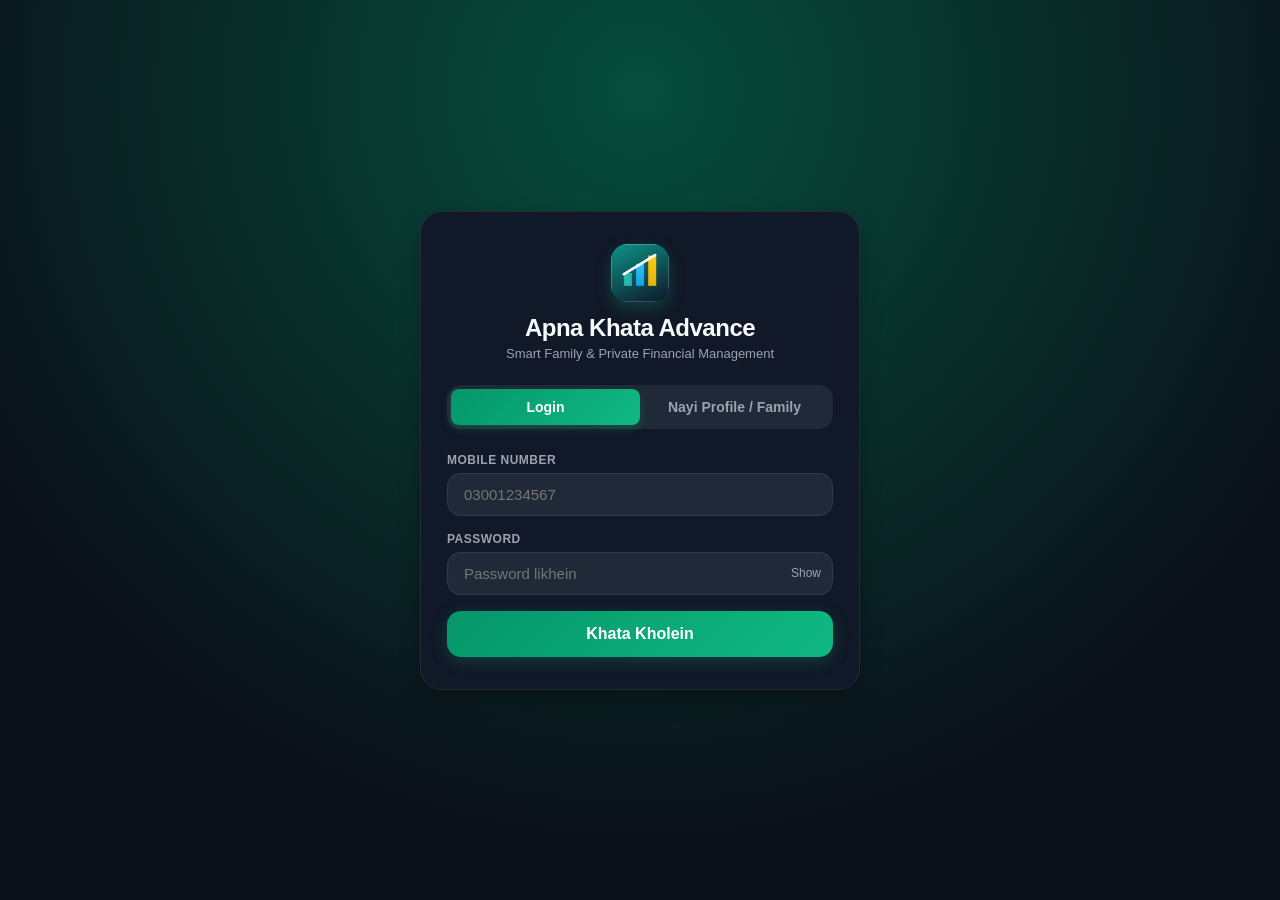
==== index.html @ f2cca25a "Add files via upload" ====
<!DOCTYPE html>
<html lang="ur" dir="ltr">
<head>
  <meta charset="UTF-8">
  <meta name="viewport" content="width=device-width, initial-scale=1.0, maximum-scale=1.0, user-scalable=no">
  <meta http-equiv="Cache-Control" content="no-cache, no-store, must-revalidate">
  <meta http-equiv="Pragma" content="no-cache">
  <meta http-equiv="Expires" content="0">
  <title>Apna Khata Advance - Luxury Financial Management</title>
  <meta name="theme-color" content="#0b0f19">
  <link rel="manifest" href="manifest.webmanifest">
  <link rel="apple-touch-icon" href="app-icon-192.png">
  <link rel="stylesheet" href="styles.css">
  <link rel="icon" href="app-icon-192.png">
</head>
<body>

  <!-- PROMINENT 1-CLICK INSTALL PROMPT -->
  <div id="installBanner" class="install-banner" style="display: none;">
    <div style="display: flex; align-items: center; gap: 12px;">
      <img src="app-icon-192.png" alt="Logo" style="width: 36px; height: 36px; border-radius: 8px;">
      <div>
        <h4 style="font-size: 14px; font-weight: 800;">Apna Khata App Install Karein</h4>
        <p style="font-size: 11px; opacity: 0.9;">Screen par 1 click mein application open karne ke liye</p>
      </div>
    </div>
    <div style="display: flex; align-items: center; gap: 8px;">
      <button type="button" class="install-btn" id="btnInstallApp">Install App</button>
      <button type="button" style="background:transparent; border:none; color:#fff; font-size:18px; cursor:pointer;" id="btnCloseInstallBanner">✕</button>
    </div>
  </div>

  <!-- AUTHENTICATION SCREEN -->
  <div id="authScreen" class="auth-container">
    <div class="auth-card">
      <div style="text-align: center; margin-bottom: 24px;">
        <img src="app-icon-192.png" alt="Apna Khata Logo" class="brand-icon-img">
        <h1 style="font-size: 24px; font-weight: 800; letter-spacing: -0.5px;">Apna Khata Advance</h1>
        <p style="color: var(--text-muted); font-size: 13px; margin-top: 4px;">Smart Family & Private Financial Management</p>
      </div>

      <div class="auth-tabs">
        <button type="button" class="auth-tab active" id="tabLoginBtn">Login</button>
        <button type="button" class="auth-tab" id="tabRegisterBtn">Nayi Profile / Family</button>
      </div>

      <!-- LOGIN FORM -->
      <form id="loginForm">
        <div class="form-group">
          <label for="loginPhone">Mobile Number</label>
          <input type="tel" id="loginPhone" class="form-input" placeholder="03001234567" required autocomplete="tel">
        </div>
        <div class="form-group">
          <label for="loginPassword">Password</label>
          <div style="position: relative; display: flex; align-items: center;">
            <input type="password" id="loginPassword" class="form-input" placeholder="Password likhein" required autocomplete="current-password">
            <button type="button" style="position:absolute; right:12px; background:transparent; border:none; color:var(--text-muted); font-size:12px; cursor:pointer;" data-target="loginPassword" class="btn-toggle-pwd">Show</button>
          </div>
        </div>
        <button type="submit" class="btn-primary" id="loginSubmitBtn">Khata Kholein</button>
      </form>

      <!-- REGISTRATION FORM -->
      <form id="registerForm" style="display: none;">
        <div class="form-group">
          <label for="regName">Aap Ka Naam</label>
          <input type="text" id="regName" class="form-input" placeholder="Maslan: Muhammad Ali" required autocomplete="name">
        </div>
        <div class="form-group">
          <label for="regRole">Rishta / Family Role</label>
          <select id="regRole" class="form-select">
            <option value="Walid (Head)">Walid (Ghar Ka Sarbarah)</option>
            <option value="Walida">Walida</option>
            <option value="Bara Bhai">Bara Bhai</option>
            <option value="Chota Bhai">Chota Bhai</option>
            <option value="Behan">Behan</option>
            <option value="Beta">Beta</option>
            <option value="Beti">Beti</option>
            <option value="Member">Family Member</option>
          </select>
        </div>
        <div class="form-group">
          <label for="regPhone">Mobile Number (Login ID)</label>
          <input type="tel" id="regPhone" class="form-input" placeholder="03001234567" required autocomplete="tel">
        </div>
        <div class="form-group">
          <label for="regPassword">Password</label>
          <div style="position: relative; display: flex; align-items: center;">
            <input type="password" id="regPassword" class="form-input" placeholder="Kam az kam 4 characters" required autocomplete="new-password">
            <button type="button" style="position:absolute; right:12px; background:transparent; border:none; color:var(--text-muted); font-size:12px; cursor:pointer;" data-target="regPassword" class="btn-toggle-pwd">Show</button>
          </div>
        </div>

        <div style="border-top: 1px dashed var(--border); padding-top: 14px; margin-top: 14px;">
          <label style="font-size: 11px; color: var(--primary); font-weight: 700;">FAMILY OPTION</label>
          <div class="form-group" style="margin-top: 6px;">
            <label for="regFamilyName">Nayi Family Ka Naam (Agr pehli dafa bana rahe)</label>
            <input type="text" id="regFamilyName" class="form-input" placeholder="Maslan: Maqsood Family">
          </div>
          <div class="form-group">
            <label for="regJoinCode">YA Family Code (Agr kisi member se mila hai)</label>
            <input type="text" id="regJoinCode" class="form-input" placeholder="6-digit Invite Code (e.g. 5D8F1A)">
          </div>
        </div>

        <button type="submit" class="btn-primary" id="regSubmitBtn">Profile Banayein & Shuru Karein</button>
      </form>
    </div>
  </div>

  <!-- MAIN APP CONTAINER -->
  <div id="mainApp" style="display: none; min-height: 100vh; flex-direction: column;">
    
    <!-- Top Bar -->
    <header class="app-header">
      <div class="header-inner">
        <div style="display: flex; align-items: center; gap: 12px;">
          <img src="app-icon-192.png" alt="Logo" style="width: 38px; height: 38px; border-radius: 10px;">
          <div>
            <div style="display: flex; align-items: center; gap: 8px;">
              <h2 style="font-size: 16px; font-weight: 800;">Apna Khata Advance</h2>
              <span style="font-size: 11px; background: var(--success-bg); color: var(--success); padding: 2px 8px; border-radius: 12px; font-weight: 700;" id="headerFamilyName">👨‍👩‍👧‍👦 Family</span>
            </div>
            <div style="font-size: 11px; color: var(--text-muted);">
              Family Code: <strong style="color: var(--primary); cursor: pointer;" id="headerInviteCode" title="Click to copy">------</strong>
            </div>
          </div>
        </div>

        <div class="user-box">
          <!-- THEME SWITCHER -->
          <button type="button" class="theme-toggle-btn" id="themeToggleBtn" title="Theme change karein">
            <span id="themeIcon">☀️</span> <span id="themeLabel" style="font-size: 11px;">Light</span>
          </button>

          <!-- USER AVATAR & MENU -->
          <div class="user-avatar" id="userAvatarChar" style="cursor: pointer;" title="Profile Settings">N</div>
          <button type="button" style="background: rgba(239, 68, 68, 0.1); border: 1px solid rgba(239, 68, 68, 0.2); color: var(--danger); padding: 6px 12px; border-radius: var(--radius-sm); font-size: 12px; cursor: pointer; font-weight: 700;" id="logoutBtn">Logout</button>
        </div>
      </div>
    </header>

    <!-- Navigation Tabs -->
    <nav class="app-nav">
      <div class="nav-inner">
        <button type="button" class="nav-tab-btn active" data-tab="dashboard">📊 Dashboard</button>
        <button type="button" class="nav-tab-btn" data-tab="family">🌳 Family Tree</button>
        <button type="button" class="nav-tab-btn" data-tab="privateKhata">🔒 Zaati Private Khata</button>
        <button type="button" class="nav-tab-btn" data-tab="sharedKhata">👨‍👩‍👧 Family Khata</button>
        <button type="button" class="nav-tab-btn" data-tab="kameti">👥 Committee / Kameti</button>
        <button type="button" class="nav-tab-btn" data-tab="finance">🏠 Ghar Ka Budget</button>
        <button type="button" class="nav-tab-btn" data-tab="settings">⚙️ Settings</button>
      </div>
    </nav>

    <!-- Content Views -->
    <main class="main-content">

      <!-- MONTH SELECTOR & ROLLOVER PROMPT -->
      <div class="month-selector-bar">
        <div style="display: flex; align-items: center; gap: 8px;">
          <button type="button" class="month-nav-btn" id="prevMonthBtn">◀ Pichla Maah</button>
          <span style="font-size: 15px; font-weight: 800; min-width: 130px; text-align: center;" id="currentMonthDisplay">October 2026</span>
          <button type="button" class="month-nav-btn" id="nextMonthBtn">Agla Maah ▶</button>
        </div>
        <div style="display: flex; gap: 8px;">
          <button type="button" class="month-nav-btn" id="allTimeBtn" style="background: transparent;">All Time</button>
        </div>
      </div>

      <!-- AUTO ROLLOVER REMINDER BANNER -->
      <div id="rolloverBanner" class="rollover-box" style="display: none;">
        <div>
          <h4 style="font-size: 14px; font-weight: 800; color: var(--primary);">Naya Maheena Shuru Ho Gaya Hai! 🔄</h4>
          <p style="font-size: 12px; color: var(--text-muted); margin-top: 2px;">
            Pichle maheenay ki bachat (<strong id="rolloverPrevSavings">Rs 0</strong>) naye maheenay ke balance mein carry forward karein?
          </p>
        </div>
        <button type="button" class="btn-rollover" id="btnAcceptRollover">Bachat Naye Maah Me Add Karein</button>
      </div>

      <!-- VIEW 1: DASHBOARD -->
      <section id="viewDashboard" class="view-section active">
        
        <!-- STAT CARDS -->
        <div class="stats-grid">
          <div class="stat-card">
            <div class="stat-icon green">💵</div>
            <div class="stat-info">
              <h3>Is Maah Ki Aamdan</h3>
              <p id="dashMonthIncome">Rs 0</p>
            </div>
          </div>
          <div class="stat-card">
            <div class="stat-icon red">🧾</div>
            <div class="stat-info">
              <h3>Is Maah Ka Kharch</h3>
              <p id="dashMonthExpense">Rs 0</p>
            </div>
          </div>
          <div class="stat-card">
            <div class="stat-icon blue">🏦</div>
            <div class="stat-info">
              <h3>Is Maah Net Bachat</h3>
              <p id="dashMonthSavings">Rs 0</p>
            </div>
          </div>
          <div class="stat-card">
            <div class="stat-icon purple">📥</div>
            <div class="stat-info">
              <h3>Zaati Lena (Receivable)</h3>
              <p id="dashReceivable">Rs 0</p>
            </div>
          </div>
        </div>

        <!-- ANIMATED VISUAL COMPARISON CHART -->
        <div class="chart-container">
          <h3 style="font-size: 16px; font-weight: 800; margin-bottom: 4px;">📊 Aamdan vs Kharch Ka Animated Mawazna (Comparison)</h3>
          <p style="font-size: 12px; color: var(--text-muted);">Selected period ke mutabiq aamdan, kharch aur bachat ki ratio</p>

          <div class="comparison-bars">
            <div class="bar-row">
              <div class="bar-header">
                <span style="color: var(--success);">🟢 Kul Aamdan (Income)</span>
                <span id="chartIncomeVal">Rs 0</span>
              </div>
              <div class="bar-track">
                <div class="bar-fill income" id="barIncome" style="width: 0%;"></div>
              </div>
            </div>

            <div class="bar-row">
              <div class="bar-header">
                <span style="color: var(--danger);">🔴 Kul Kharch (Expenses)</span>
                <span id="chartExpenseVal">Rs 0</span>
              </div>
              <div class="bar-track">
                <div class="bar-fill expense" id="barExpense" style="width: 0%;"></div>
              </div>
            </div>

            <div class="bar-row">
              <div class="bar-header">
                <span style="color: var(--accent);">🔵 Net Bachat (Savings)</span>
                <span id="chartSavingsVal">Rs 0</span>
              </div>
              <div class="bar-track">
                <div class="bar-fill savings" id="barSavings" style="width: 0%;"></div>
              </div>
            </div>
          </div>
        </div>

        <div style="display: flex; justify-content: space-between; align-items: center; margin-bottom: 16px;">
          <h3 style="font-size: 16px; font-weight: 800;">Haliyah Activity (Recent)</h3>
        </div>
        <div id="recentActivityList" class="card-list"></div>
      </section>

      <!-- VIEW 2: FAMILY TREE -->
      <section id="viewFamily" class="view-section">
        <div style="display: flex; justify-content: space-between; align-items: center; margin-bottom: 20px; flex-wrap: wrap; gap: 12px;">
          <div>
            <h3 style="font-size: 18px; font-weight: 800;">🌳 Family Tree & Khandaan Members</h3>
            <p style="font-size: 12px; color: var(--text-muted); margin-top: 3px;">
              Yeh members aap ke Family Group ka hissa hain aur shared records dekh sakte hain
            </p>
          </div>
          <button type="button" class="btn-rollover" id="btnSwitchFamilyModal">+ Join / Switch Family Code</button>
        </div>

        <div class="stats-grid" id="familyMemberList"></div>
      </section>

      <!-- VIEW 3: ZAATI PRIVATE KHATA -->
      <section id="viewPrivateKhata" class="view-section">
        <!-- PEOPLE LEDGER HEADER (IMAGE 1 STYLE) -->
        <div class="people-ledger-header">
          <div>
            <div class="section-badge">PEOPLE LEDGER</div>
            <h2 class="people-ledger-title">Other Khata</h2>
            <p class="people-ledger-subtitle">Baaki logon se lene aur un ko dene wale paison ka alag hisaab.</p>
          </div>
          <div style="display: flex; align-items: center; gap: 10px; flex-wrap: wrap;">
            <span class="badge-pill-orange">Har person ka separate balance</span>
            <button type="button" class="btn-primary" style="width: auto; padding: 10px 20px;" id="openPrivateKhataBtn">+ Zaati Entry Likhein</button>
          </div>
        </div>

        <!-- 3 GRAND TOTAL CARDS (IMAGE 1 STYLE) -->
        <div class="ledger-grand-total-grid">
          <div class="card-ledger-stat">
            <span class="card-ledger-label">Kul lene hain</span>
            <div class="card-ledger-val val-green" id="privGrandRec">Rs 0</div>
            <span class="card-ledger-sub">Sab logon se</span>
          </div>

          <div class="card-ledger-stat">
            <span class="card-ledger-label">Kul dene hain</span>
            <div class="card-ledger-val val-blue" id="privGrandPay">Rs 0</div>
            <span class="card-ledger-sub">Sab logon ko</span>
          </div>

          <div class="card-ledger-stat net-card">
            <span class="card-ledger-label" id="privGrandNetTitle">Kul dene hain</span>
            <div class="card-ledger-val" id="privGrandNet">Rs 0</div>
            <span class="card-ledger-sub">Net total</span>
          </div>
        </div>

        <!-- PERSON WISE BALANCE (IMAGE 2 STYLE) -->
        <div style="margin-top: 10px; margin-bottom: 24px;">
          <div class="section-badge">PERSON WISE BALANCE</div>
          <h3 style="font-size: 20px; font-weight: 800; color: var(--text-main); margin-bottom: 14px;">Har person ka total</h3>
          <div id="privatePersonSummaryList" class="person-cards-grid"></div>
        </div>

        <!-- TRANSACTION HISTORY LIST -->
        <div style="margin-top: 10px;">
          <h4 style="font-size: 15px; font-weight: 800; margin-bottom: 12px; color: var(--text-main);">📋 Mukammal Zaati Entries (History)</h4>
          <div id="privateKhataList" class="card-list"></div>
        </div>
      </section>

      <!-- VIEW 4: FAMILY SHARED KHATA -->
      <section id="viewSharedKhata" class="view-section">
        <!-- PEOPLE LEDGER HEADER (IMAGE 1 STYLE) -->
        <div class="people-ledger-header">
          <div>
            <div class="section-badge">PEOPLE LEDGER (FAMILY)</div>
            <h2 class="people-ledger-title">Family Shared Khata</h2>
            <p class="people-ledger-subtitle">Gharane ka mushtarka khata — har member ka likha hua lain dain share hota hai.</p>
          </div>
          <div style="display: flex; align-items: center; gap: 10px; flex-wrap: wrap;">
            <span class="badge-pill-orange">Har person ka separate balance</span>
            <button type="button" class="btn-primary" style="width: auto; padding: 10px 20px;" id="openSharedKhataBtn">+ Family Entry Likhein</button>
          </div>
        </div>

        <!-- 3 GRAND TOTAL CARDS (IMAGE 1 STYLE) -->
        <div class="ledger-grand-total-grid">
          <div class="card-ledger-stat">
            <span class="card-ledger-label">Kul lene hain</span>
            <div class="card-ledger-val val-green" id="sharedGrandRec">Rs 0</div>
            <span class="card-ledger-sub">Sab logon se</span>
          </div>

          <div class="card-ledger-stat">
            <span class="card-ledger-label">Kul dene hain</span>
            <div class="card-ledger-val val-blue" id="sharedGrandPay">Rs 0</div>
            <span class="card-ledger-sub">Sab logon ko</span>
          </div>

          <div class="card-ledger-stat net-card">
            <span class="card-ledger-label" id="sharedGrandNetTitle">Kul dene hain</span>
            <div class="card-ledger-val" id="sharedGrandNet">Rs 0</div>
            <span class="card-ledger-sub">Net total</span>
          </div>
        </div>

        <!-- PERSON WISE BALANCE (IMAGE 2 STYLE) -->
        <div style="margin-top: 10px; margin-bottom: 24px;">
          <div class="section-badge">PERSON WISE BALANCE</div>
          <h3 style="font-size: 20px; font-weight: 800; color: var(--text-main); margin-bottom: 14px;">Har person ka total</h3>
          <div id="sharedPersonSummaryList" class="person-cards-grid"></div>
        </div>

        <!-- TRANSACTION HISTORY LIST -->
        <div style="margin-top: 10px;">
          <h4 style="font-size: 15px; font-weight: 800; margin-bottom: 12px; color: var(--text-main);">📋 Mukammal Family Entries (History)</h4>
          <div id="sharedKhataList" class="card-list"></div>
        </div>
      </section>

      <!-- VIEW 5: COMMITTEE / KAMETI -->
      <section id="viewKameti" class="view-section">
        <div style="display: flex; justify-content: space-between; align-items: center; margin-bottom: 20px; flex-wrap: wrap; gap: 12px;">
          <div>
            <h3 style="font-size: 18px; font-weight: 800;">👥 Committee / Kameti Tracker</h3>
            <p style="font-size: 12px; color: var(--text-muted); margin-top: 3px;">Kul pool, maahana qist, payout mahina aur adaigi ka hisaab</p>
          </div>
          <button type="button" class="btn-primary" style="width: auto; padding: 10px 20px;" id="openKametiModalBtn">+ Nayi Kameti Shuru Karein</button>
        </div>
        <div id="kametiList" class="card-list"></div>
      </section>

      <!-- VIEW 6: GHAR KA BUDGET -->
      <section id="viewFinance" class="view-section">
        <div style="display: flex; justify-content: space-between; align-items: center; margin-bottom: 20px; flex-wrap: wrap; gap: 12px;">
          <div>
            <h3 style="font-size: 18px; font-weight: 800;">🏠 Ghar Ka Budget (Aamdan & Kharch)</h3>
            <p style="font-size: 12px; color: var(--text-muted); margin-top: 3px;">Selected maheenay ke mutabiq aamdan aur ikhrajaat</p>
          </div>
          <button type="button" class="btn-primary" style="width: auto; padding: 10px 20px;" id="openFinanceModalBtn">+ Aamdan / Kharch Likhein</button>
        </div>
        <div id="financeList" class="card-list"></div>
      </section>

      <!-- VIEW 7: SETTINGS & PROFILE DELETE -->
      <section id="viewSettings" class="view-section">
        <div style="max-width: 600px; margin: 0 auto; background: var(--bg-card); border: 1px solid var(--border); border-radius: var(--radius-lg); padding: 28px;">
          <h3 style="font-size: 20px; font-weight: 800; margin-bottom: 8px;">⚙️ Profile & Account Settings</h3>
          <p style="font-size: 13px; color: var(--text-muted); margin-bottom: 24px;">Aap ka zaati account aur security options</p>

          <div style="background: var(--bg-card-subtle); padding: 16px; border-radius: var(--radius-md); margin-bottom: 24px;">
            <div style="display: flex; justify-content: space-between; margin-bottom: 8px;">
              <span style="color: var(--text-muted);">Aap Ka Naam:</span>
              <strong id="settingsUserName">---</strong>
            </div>
            <div style="display: flex; justify-content: space-between; margin-bottom: 8px;">
              <span style="color: var(--text-muted);">Mobile Number:</span>
              <strong id="settingsUserPhone">---</strong>
            </div>
            <div style="display: flex; justify-content: space-between; margin-bottom: 8px;">
              <span style="color: var(--text-muted);">Family Role:</span>
              <strong id="settingsUserRole">---</strong>
            </div>
            <div style="display: flex; justify-content: space-between;">
              <span style="color: var(--text-muted);">Family Name:</span>
              <strong id="settingsFamilyName">---</strong>
            </div>
          </div>

          <!-- OFFLINE MOBILE BACKUP SECTION -->
          <div style="border-top: 1px solid var(--border); padding-top: 20px; margin-bottom: 24px;">
            <h4 style="font-size: 15px; font-weight: 800; color: var(--primary); margin-bottom: 6px;">📥 Mobile Offline Backup (Safe Storage)</h4>
            <p style="font-size: 12px; color: var(--text-muted); margin-bottom: 14px;">
              Agar kisi waqt app kharab ho jaye ya offline dekhna ho, to apna mukammal khata aik click par mobile mein download kar ke mehfooz karein.
            </p>
            <div style="display: flex; gap: 10px; flex-wrap: wrap;">
              <button type="button" class="btn-primary" style="width: auto; padding: 10px 18px; font-size: 13px;" id="btnDownloadBackupPdf">📄 Complete PDF Report</button>
              <button type="button" class="month-nav-btn" style="padding: 10px 18px; font-size: 13px;" id="btnDownloadBackupExcel">📊 Excel Workbook (.xls)</button>
              <button type="button" class="month-nav-btn" style="padding: 10px 18px; font-size: 13px;" id="btnDownloadBackupJson">📥 JSON Data Backup</button>
            </div>
          </div>

          <div style="border-top: 1px solid var(--border); padding-top: 20px;">
            <h4 style="font-size: 15px; font-weight: 800; color: var(--danger); margin-bottom: 6px;">Delete Profile (Account Band Karein)</h4>
            <p style="font-size: 12px; color: var(--text-muted); margin-bottom: 14px;">
              Profile delete hone par aap ka login band ho jayega, lekin aap ki enter ki hui <strong>Family Entries safe rahengi</strong> taake ghar ka hisaab kharab na ho.
            </p>
            <button type="button" style="background: var(--danger-bg); border: 1px solid rgba(239, 68, 68, 0.4); color: var(--danger); padding: 12px 20px; border-radius: var(--radius-md); font-weight: 800; cursor: pointer;" id="btnDeleteProfile">Apni Profile Delete Karein</button>
          </div>
        </div>
      </section>

    </main>
  </div>

  <!-- MODAL: ADD KHATA ENTRY -->
  <div class="modal-overlay" id="khataModal">
    <div class="modal-content">
      <div class="modal-header">
        <h3 id="khataModalTitle">Nayi Khata Entry</h3>
        <button type="button" class="btn-close-modal" data-close="khataModal">✕</button>
      </div>
      <form id="khataForm">
        <input type="hidden" id="khataIsPrivate" value="true">
        <div class="form-group">
          <label for="khataPerson">Shakhs Ka Naam</label>
          <input type="text" id="khataPerson" class="form-input" placeholder="Maslan: Ali, Usman, Chacha ji" required>
        </div>
        <div class="form-group">
          <label for="khataPhone">Mobile Number (Optional)</label>
          <input type="tel" id="khataPhone" class="form-input" placeholder="03001234567">
        </div>
        <div class="form-group">
          <label for="khataType">Hisaab Ki Qisam</label>
          <select id="khataType" class="form-select" required>
            <option value="receivable">Maine diye (Mujhe wapas lene hain)</option>
            <option value="payable">Is ne mujhe diye (Mujhe wapas dene hain)</option>
            <option value="settlement_received">Is ne wapas diye (Khata wapsi)</option>
            <option value="settlement_paid">Maine wapas diye (Khata adaigi)</option>
          </select>
        </div>
        <div class="form-group">
          <label for="khataAmount">Raqam (Rupees)</label>
          <input type="number" id="khataAmount" class="form-input" placeholder="Maslan: 5000" min="1" required>
        </div>
        <div class="form-group">
          <label for="khataNote">Wajah / Note</label>
          <input type="text" id="khataNote" class="form-input" placeholder="Maslan: Saman ke liye, Udhaar">
        </div>

        <!-- FAMILY BUDGET IMPACT PROMPT (OPTIONAL SYNC) -->
        <div id="budgetImpactBox" style="display:none; background:var(--bg-card-subtle); padding:12px; border-radius:var(--radius-sm); border:1px solid var(--border); margin-bottom:16px;">
          <label style="display:flex; align-items:center; gap:8px; cursor:pointer; font-size:12px; text-transform:none; font-weight:700;">
            <input type="checkbox" id="syncWithBudget" style="width:16px; height:16px;">
            <span id="syncBudgetText">Ghar ke Budget / Aamdan se auto-adjust karein?</span>
          </label>
          <p style="font-size:11px; color:var(--text-muted); margin-top:4px;" id="syncBudgetDesc">
            Agar haan, to yeh raqam khud-ba-khud ghar ke aamdan ya kharch mein bhi shamil ho jayegi.
          </p>
        </div>

        <button type="submit" class="btn-primary">Save Karein</button>
      </form>
    </div>
  </div>

  <!-- MODAL: ADD KAMETI -->
  <div class="modal-overlay" id="kametiModal">
    <div class="modal-content">
      <div class="modal-header">
        <h3>Nayi Kameti Shuru Karein</h3>
        <button type="button" class="btn-close-modal" data-close="kametiModal">✕</button>
      </div>
      <form id="kametiForm">
        <div class="form-group">
          <label for="kametiName">Kameti Ka Naam</label>
          <input type="text" id="kametiName" class="form-input" placeholder="Maslan: Committee 1 Lakh" required>
        </div>
        <div class="form-group">
          <label for="kametiTotal">Kul Raqam (Total Pool)</label>
          <input type="number" id="kametiTotal" class="form-input" placeholder="100000" min="1" required>
        </div>
        <div class="form-group">
          <label for="kametiMonthly">Maahana Qist (Monthly Installment)</label>
          <input type="number" id="kametiMonthly" class="form-input" placeholder="10000" min="1" required>
        </div>
        <div class="form-group">
          <label for="kametiMonths">Kul Mahinay (Total Duration)</label>
          <input type="number" id="kametiMonths" class="form-input" placeholder="10" min="1" required>
        </div>
        <div class="form-group">
          <label for="kametiTurn">Meri Baari Ka Mahina (Optional)</label>
          <input type="number" id="kametiTurn" class="form-input" placeholder="Maslan: 5 (5th month)">
        </div>
        <div class="form-group">
          <label for="kametiStart">Shuru Hone Ki Tareekh</label>
          <input type="date" id="kametiStart" class="form-input" required>
        </div>
        <div class="form-group">
          <label for="kametiNote">Tafseel / Note</label>
          <input type="text" id="kametiNote" class="form-input" placeholder="Organizer ka naam waghera">
        </div>
        <button type="submit" class="btn-primary">Kameti Save Karein</button>
      </form>
    </div>
  </div>

  <!-- MODAL: ADD FINANCE -->
  <div class="modal-overlay" id="financeModal">
    <div class="modal-content">
      <div class="modal-header">
        <h3>Ghar Ki Aamdan ya Kharch</h3>
        <button type="button" class="btn-close-modal" data-close="financeModal">✕</button>
      </div>
      <form id="financeForm">
        <div class="form-group">
          <label for="finType">Qisam</label>
          <select id="finType" class="form-select" required>
            <option value="expense">Kharch (Expense)</option>
            <option value="income">Aamdan (Income)</option>
          </select>
        </div>
        <div class="form-group">
          <label for="finCategory">Category</label>
          <input type="text" id="finCategory" class="form-input" placeholder="Maslan: Rashan, Bijli Bill, Salary, Fee" required list="catList">
          <datalist id="catList">
            <option value="Salary (Tankhwah)">
            <option value="Rashan & Sauda">
            <option value="Bijli Ka Bill">
            <option value="Gas / Cylinder">
            <option value="Internet / Mobile Load">
            <option value="Bacho Ki School Fee">
            <option value="Dawaai & Ilaj">
            <option value="Gari Petrol / Sawari">
            <option value="Karaya Makan">
          </datalist>
        </div>
        <div class="form-group">
          <label for="finAmount">Raqam (Rupees)</label>
          <input type="number" id="finAmount" class="form-input" placeholder="Maslan: 3500" min="1" required>
        </div>
        <div class="form-group">
          <label for="finNote">Wazahat / Note (Optional)</label>
          <input type="text" id="finNote" class="form-input" placeholder="Tafseel likhein">
        </div>
        <button type="submit" class="btn-primary">Record Save Karein</button>
      </form>
    </div>
  </div>

  <!-- MODAL: SWITCH / JOIN FAMILY -->
  <div class="modal-overlay" id="switchFamilyModal">
    <div class="modal-content">
      <div class="modal-header">
        <h3>Family Code Se Join Karein</h3>
        <button type="button" class="btn-close-modal" data-close="switchFamilyModal">✕</button>
      </div>
      <form id="switchFamilyForm">
        <div class="form-group">
          <label for="switchFamilyCode">Family Invite Code</label>
          <input type="text" id="switchFamilyCode" class="form-input" placeholder="6-digit Code (e.g. 5D8F1A)" required>
        </div>
        <button type="submit" class="btn-primary">Family Join Karein</button>
      </form>
    </div>
  </div>

  <!-- TOAST -->
  <div class="toast-notice" id="toastNotice">Khata save ho gaya</div>

  <!-- Scripts -->
  <script src="config.js"></script>
  <script src="app.js"></script>
  <script>
    if ("serviceWorker" in navigator) {
      window.addEventListener("load", () => {
        navigator.serviceWorker.register("sw.js").catch(console.error);
      });
    }
  </script>
</body>
</html>
---- styles.css ----
:root {
  --bg-main: #0b0f19;
  --bg-card: #111827;
  --bg-card-subtle: #1f2937;
  --bg-card-hover: #283548;
  --primary: #10b981;
  --primary-glow: rgba(16, 185, 129, 0.25);
  --primary-gradient: linear-gradient(135deg, #059669 0%, #10b981 100%);
  --accent: #0ea5e9;
  --accent-gradient: linear-gradient(135deg, #0284c7 0%, #38bdf8 100%);
  --success: #10b981;
  --success-bg: rgba(16, 185, 129, 0.12);
  --danger: #ef4444;
  --danger-bg: rgba(239, 68, 68, 0.12);
  --warning: #f59e0b;
  --text-main: #f9fafb;
  --text-muted: #9ca3af;
  --border: rgba(255, 255, 255, 0.08);
  --border-focus: #10b981;
  --radius-sm: 8px;
  --radius-md: 14px;
  --radius-lg: 22px;
  --shadow: 0 10px 25px -5px rgba(0, 0, 0, 0.4);
  --font: -apple-system, BlinkMacSystemFont, "Segoe UI", Roboto, Helvetica, Arial, sans-serif;
}

/* LIGHT THEME VARIABLES */
body.light-theme {
  --bg-main: #f1f5f9;
  --bg-card: #ffffff;
  --bg-card-subtle: #f8fafc;
  --bg-card-hover: #e2e8f0;
  --text-main: #0f172a;
  --text-muted: #64748b;
  --border: rgba(0, 0, 0, 0.08);
  --border-focus: #059669;
  --shadow: 0 8px 20px -3px rgba(0, 0, 0, 0.08);
}

* {
  box-sizing: border-box;
  margin: 0;
  padding: 0;
  font-family: var(--font);
  -webkit-tap-highlight-color: transparent;
}

body {
  background: var(--bg-main);
  color: var(--text-main);
  min-height: 100vh;
  display: flex;
  flex-direction: column;
  transition: background 0.25s ease, color 0.25s ease;
}

/* INSTALL BANNER */
.install-banner {
  background: linear-gradient(90deg, #059669, #0284c7);
  color: #fff;
  padding: 12px 18px;
  display: flex;
  align-items: center;
  justify-content: space-between;
  box-shadow: 0 4px 14px rgba(5, 150, 105, 0.35);
  position: sticky;
  top: 0;
  z-index: 1000;
  animation: slideDown 0.3s ease;
}

@keyframes slideDown {
  from { transform: translateY(-100%); }
  to { transform: translateY(0); }
}

.install-btn {
  background: #ffffff;
  color: #059669;
  border: none;
  padding: 8px 18px;
  border-radius: 20px;
  font-size: 13px;
  font-weight: 800;
  cursor: pointer;
  box-shadow: 0 2px 8px rgba(0, 0, 0, 0.15);
}

.install-btn:active { transform: scale(0.96); }

/* AUTH SCREEN */
.auth-container {
  min-height: 100vh;
  display: flex;
  align-items: center;
  justify-content: center;
  padding: 20px;
  background: radial-gradient(circle at 50% 10%, #064e3b 0%, var(--bg-main) 75%);
}

.auth-card {
  width: 100%;
  max-width: 440px;
  background: var(--bg-card);
  border: 1px solid var(--border);
  border-radius: var(--radius-lg);
  padding: 32px 26px;
  box-shadow: var(--shadow);
}

.brand-icon-img {
  width: 58px;
  height: 58px;
  border-radius: 16px;
  margin-bottom: 8px;
  box-shadow: 0 6px 16px var(--primary-glow);
}

.auth-tabs {
  display: flex;
  background: var(--bg-card-subtle);
  padding: 4px;
  border-radius: var(--radius-md);
  margin-bottom: 24px;
}

.auth-tab {
  flex: 1;
  padding: 10px;
  border: none;
  background: transparent;
  color: var(--text-muted);
  font-weight: 700;
  font-size: 14px;
  border-radius: var(--radius-sm);
  cursor: pointer;
}

.auth-tab.active {
  background: var(--primary-gradient);
  color: #fff;
  box-shadow: 0 4px 10px var(--primary-glow);
}

.form-group {
  margin-bottom: 16px;
}

.form-group label {
  display: block;
  font-size: 12px;
  font-weight: 700;
  color: var(--text-muted);
  margin-bottom: 6px;
  text-transform: uppercase;
  letter-spacing: 0.5px;
}

.form-input, .form-select {
  width: 100%;
  background: var(--bg-card-subtle);
  border: 1px solid var(--border);
  border-radius: var(--radius-md);
  padding: 12px 16px;
  color: var(--text-main);
  font-size: 15px;
  outline: none;
  transition: all 0.2s ease;
}

.form-input:focus, .form-select:focus {
  border-color: var(--border-focus);
  box-shadow: 0 0 0 3px var(--primary-glow);
}

.btn-primary {
  width: 100%;
  padding: 14px;
  background: var(--primary-gradient);
  color: #fff;
  border: none;
  border-radius: var(--radius-md);
  font-size: 16px;
  font-weight: 800;
  cursor: pointer;
  box-shadow: 0 4px 16px var(--primary-glow);
  transition: transform 0.15s ease;
}

.btn-primary:active { transform: scale(0.98); }

/* APP HEADER */
.app-header {
  background: var(--bg-card);
  border-bottom: 1px solid var(--border);
  padding: 12px 20px;
  position: sticky;
  top: 0;
  z-index: 50;
  backdrop-filter: blur(12px);
}

.header-inner {
  max-width: 1200px;
  margin: 0 auto;
  display: flex;
  justify-content: space-between;
  align-items: center;
}

.theme-toggle-btn {
  background: var(--bg-card-subtle);
  border: 1px solid var(--border);
  color: var(--text-main);
  padding: 8px 12px;
  border-radius: 20px;
  font-size: 13px;
  font-weight: 700;
  cursor: pointer;
  display: inline-flex;
  align-items: center;
  gap: 6px;
}

.user-box {
  display: flex;
  align-items: center;
  gap: 12px;
}

.user-avatar {
  width: 38px;
  height: 38px;
  border-radius: 50%;
  background: var(--primary-gradient);
  color: #fff;
  display: flex;
  align-items: center;
  justify-content: center;
  font-weight: 800;
  font-size: 15px;
}

/* APP NAVIGATION TABS */
.app-nav {
  background: var(--bg-card);
  border-bottom: 1px solid var(--border);
  overflow-x: auto;
  white-space: nowrap;
}

.nav-inner {
  max-width: 1200px;
  margin: 0 auto;
  display: flex;
  padding: 0 16px;
  gap: 6px;
}

.nav-tab-btn {
  padding: 14px 16px;
  background: transparent;
  border: none;
  color: var(--text-muted);
  font-weight: 700;
  font-size: 14px;
  cursor: pointer;
  border-bottom: 3px solid transparent;
  transition: all 0.2s ease;
}

.nav-tab-btn.active {
  color: var(--primary);
  border-bottom-color: var(--primary);
}

/* MAIN CONTENT */
.main-content {
  max-width: 1200px;
  margin: 0 auto;
  padding: 24px 16px 80px;
  width: 100%;
  flex: 1;
}

.view-section {
  display: none;
}

.view-section.active {
  display: block;
}

/* MONTH SELECTOR BAR */
.month-selector-bar {
  display: flex;
  justify-content: space-between;
  align-items: center;
  background: var(--bg-card);
  border: 1px solid var(--border);
  border-radius: var(--radius-md);
  padding: 12px 18px;
  margin-bottom: 20px;
  flex-wrap: wrap;
  gap: 12px;
}

.month-nav-btn {
  background: var(--bg-card-subtle);
  border: 1px solid var(--border);
  color: var(--text-main);
  padding: 8px 14px;
  border-radius: var(--radius-sm);
  font-weight: 700;
  cursor: pointer;
}

/* STAT CARDS */
.stats-grid {
  display: grid;
  grid-template-columns: repeat(auto-fit, minmax(240px, 1fr));
  gap: 16px;
  margin-bottom: 24px;
}

.stat-card {
  background: var(--bg-card);
  border: 1px solid var(--border);
  border-radius: var(--radius-md);
  padding: 20px;
  display: flex;
  align-items: center;
  gap: 16px;
  box-shadow: var(--shadow);
  transition: transform 0.2s;
}

.stat-card:hover { transform: translateY(-2px); }

.stat-icon {
  width: 52px;
  height: 52px;
  border-radius: var(--radius-md);
  display: flex;
  align-items: center;
  justify-content: center;
  font-size: 24px;
}

.stat-icon.green { background: var(--success-bg); color: var(--success); }
.stat-icon.red { background: var(--danger-bg); color: var(--danger); }
.stat-icon.blue { background: rgba(14, 165, 233, 0.15); color: var(--accent); }
.stat-icon.purple { background: rgba(168, 85, 247, 0.15); color: #c084fc; }

.stat-info h3 {
  font-size: 12px;
  color: var(--text-muted);
  font-weight: 700;
  text-transform: uppercase;
}

.stat-info p {
  font-size: 22px;
  font-weight: 800;
  margin-top: 4px;
}

/* ANIMATED COMPARISON CHART */
.chart-container {
  background: var(--bg-card);
  border: 1px solid var(--border);
  border-radius: var(--radius-md);
  padding: 22px;
  margin-bottom: 24px;
  box-shadow: var(--shadow);
}

.comparison-bars {
  display: flex;
  flex-direction: column;
  gap: 16px;
  margin-top: 16px;
}

.bar-row {
  display: flex;
  flex-direction: column;
  gap: 6px;
}

.bar-header {
  display: flex;
  justify-content: space-between;
  font-size: 13px;
  font-weight: 700;
}

.bar-track {
  height: 14px;
  background: var(--bg-card-subtle);
  border-radius: 10px;
  overflow: hidden;
}

.bar-fill {
  height: 100%;
  border-radius: 10px;
  transition: width 0.8s cubic-bezier(0.4, 0, 0.2, 1);
}

.bar-fill.income { background: var(--primary-gradient); }
.bar-fill.expense { background: linear-gradient(135deg, #ef4444, #f43f5e); }
.bar-fill.savings { background: var(--accent-gradient); }

/* ROLLOVER PROMPT BANNER */
.rollover-box {
  background: linear-gradient(135deg, rgba(16, 185, 129, 0.12), rgba(14, 165, 233, 0.12));
  border: 1px solid rgba(16, 185, 129, 0.3);
  border-radius: var(--radius-md);
  padding: 18px 20px;
  margin-bottom: 24px;
  display: flex;
  justify-content: space-between;
  align-items: center;
  flex-wrap: wrap;
  gap: 12px;
}

.btn-rollover {
  background: var(--primary);
  color: #fff;
  border: none;
  padding: 10px 18px;
  border-radius: var(--radius-sm);
  font-weight: 800;
  cursor: pointer;
}

/* CARD LISTS */
.card-list {
  display: flex;
  flex-direction: column;
  gap: 12px;
}

.item-card {
  background: var(--bg-card);
  border: 1px solid var(--border);
  border-radius: var(--radius-md);
  padding: 16px 20px;
  display: flex;
  justify-content: space-between;
  align-items: center;
  transition: all 0.2s ease;
}

.item-card:hover {
  border-color: rgba(255, 255, 255, 0.2);
  transform: translateY(-2px);
}

.item-main h4 {
  font-size: 16px;
  font-weight: 800;
  display: flex;
  align-items: center;
  gap: 8px;
}

.tag-private {
  font-size: 10px;
  background: rgba(239, 68, 68, 0.15);
  color: var(--danger);
  border: 1px solid rgba(239, 68, 68, 0.3);
  padding: 2px 6px;
  border-radius: 10px;
  font-weight: 700;
}

.tag-family {
  font-size: 10px;
  background: rgba(16, 185, 129, 0.15);
  color: var(--success);
  border: 1px solid rgba(16, 185, 129, 0.3);
  padding: 2px 6px;
  border-radius: 10px;
  font-weight: 700;
}

.item-amount {
  font-size: 18px;
  font-weight: 800;
}

.amount-receivable { color: var(--success); }
.amount-payable { color: var(--danger); }
.amount-neutral { color: var(--accent); }

/* MODALS */
.modal-overlay {
  position: fixed;
  inset: 0;
  background: rgba(0, 0, 0, 0.75);
  backdrop-filter: blur(6px);
  display: flex;
  align-items: center;
  justify-content: center;
  padding: 16px;
  z-index: 300;
  opacity: 0;
  pointer-events: none;
  transition: opacity 0.2s ease;
}

.modal-overlay.active {
  opacity: 1;
  pointer-events: auto;
}

.modal-content {
  background: var(--bg-card);
  border: 1px solid var(--border);
  border-radius: var(--radius-lg);
  width: 100%;
  max-width: 480px;
  max-height: 90vh;
  overflow-y: auto;
  box-shadow: var(--shadow);
  padding: 24px;
}

.modal-header {
  display: flex;
  justify-content: space-between;
  align-items: center;
  margin-bottom: 20px;
}

.btn-close-modal {
  background: transparent;
  border: none;
  font-size: 22px;
  color: var(--text-muted);
  cursor: pointer;
}

.toast-notice {
  position: fixed;
  bottom: 24px;
  right: 24px;
  background: var(--primary-gradient);
  color: #fff;
  padding: 12px 24px;
  border-radius: var(--radius-md);
  font-size: 14px;
  font-weight: 800;
  box-shadow: 0 10px 25px rgba(5, 150, 105, 0.4);
  transform: translateY(100px);
  opacity: 0;
  transition: all 0.3s ease;
  z-index: 500;
}

.toast-notice.show {
  transform: translateY(0);
  opacity: 1;
}

.empty-state {
  text-align: center;
  padding: 48px 20px;
  background: var(--bg-card);
  border: 1px dashed var(--border);
  border-radius: var(--radius-md);
  color: var(--text-muted);
}

/* ==============================================================================
   PEOPLE LEDGER & PERSON WISE BALANCE (MAQSOOD STORE INVENTORY & OTHER KHATA STYLE)
   ============================================================================== */
.section-badge {
  font-size: 11px;
  font-weight: 800;
  letter-spacing: 1px;
  text-transform: uppercase;
  color: #10b981;
  margin-bottom: 4px;
}

body.light-theme .section-badge {
  color: #047857;
}

.people-ledger-header {
  display: flex;
  justify-content: space-between;
  align-items: flex-start;
  flex-wrap: wrap;
  gap: 12px;
  margin-bottom: 18px;
}

.people-ledger-title {
  font-size: 26px;
  font-weight: 800;
  color: var(--text-main);
  letter-spacing: -0.5px;
}

.people-ledger-subtitle {
  font-size: 13px;
  color: var(--text-muted);
  margin-top: 4px;
}

.badge-pill-orange {
  background: #fef3c7;
  color: #b45309;
  font-size: 12px;
  font-weight: 800;
  padding: 6px 14px;
  border-radius: 20px;
  display: inline-flex;
  align-items: center;
}

body:not(.light-theme) .badge-pill-orange {
  background: rgba(245, 158, 11, 0.2);
  color: #fbbf24;
}

/* 3 GRAND TOTAL CARDS */
.ledger-grand-total-grid {
  display: grid;
  grid-template-columns: repeat(3, 1fr);
  gap: 16px;
  margin-bottom: 24px;
}

@media (max-width: 768px) {
  .ledger-grand-total-grid {
    grid-template-columns: 1fr;
  }
}

.card-ledger-stat {
  background: var(--bg-card);
  border: 1px solid var(--border);
  border-radius: 14px;
  padding: 20px 22px;
  position: relative;
  overflow: hidden;
  box-shadow: var(--shadow);
  display: flex;
  flex-direction: column;
  justify-content: space-between;
}

body.light-theme .card-ledger-stat {
  background: #ffffff;
  border-color: rgba(0, 0, 0, 0.08);
}

.card-ledger-stat::after {
  content: "";
  position: absolute;
  right: -25px;
  top: 50%;
  transform: translateY(-50%);
  width: 95px;
  height: 95px;
  border-radius: 50%;
  background: radial-gradient(circle, rgba(16, 185, 129, 0.1) 0%, transparent 70%);
  pointer-events: none;
}

.card-ledger-label {
  font-size: 13px;
  color: var(--text-muted);
  font-weight: 600;
}

.card-ledger-val {
  font-size: 30px;
  font-weight: 800;
  margin: 6px 0;
  letter-spacing: -0.5px;
}

.card-ledger-val.val-green {
  color: #10b981;
}

body.light-theme .card-ledger-val.val-green {
  color: #047857;
}

.card-ledger-val.val-blue {
  color: #38bdf8;
}

body.light-theme .card-ledger-val.val-blue {
  color: #0369a1;
}

.card-ledger-sub {
  font-size: 12px;
  color: var(--text-muted);
}

.card-ledger-stat.net-card {
  background: #0e6245 !important;
  color: #ffffff !important;
  border: none !important;
  box-shadow: 0 8px 24px rgba(14, 98, 69, 0.35);
}

.card-ledger-stat.net-card .card-ledger-label,
.card-ledger-stat.net-card .card-ledger-sub {
  color: rgba(255, 255, 255, 0.9) !important;
}

.card-ledger-stat.net-card .card-ledger-val {
  color: #ffffff !important;
}

/* PERSON WISE CARDS GRID */
.person-cards-grid {
  display: grid;
  grid-template-columns: repeat(auto-fill, minmax(260px, 1fr));
  gap: 16px;
  margin-bottom: 24px;
}

.person-card {
  background: var(--bg-card);
  border: 1px solid var(--border);
  border-radius: 14px;
  padding: 18px 20px;
  box-shadow: var(--shadow);
  transition: transform 0.2s, box-shadow 0.2s;
  display: flex;
  flex-direction: column;
  justify-content: space-between;
}

body.light-theme .person-card {
  background: #ffffff;
  border-color: rgba(0, 0, 0, 0.08);
}

.person-card:hover {
  transform: translateY(-2px);
  box-shadow: 0 12px 24px -6px rgba(0, 0, 0, 0.12);
}

.person-card-name {
  font-size: 19px;
  font-weight: 800;
  color: var(--text-main);
  margin-bottom: 4px;
}

.person-card-status {
  font-size: 13px;
  color: var(--text-muted);
  margin-bottom: 2px;
}

.person-card-sub {
  font-size: 11px;
  color: var(--text-muted);
  margin-bottom: 12px;
}

.person-card-divider {
  height: 1px;
  background: var(--border);
  margin-bottom: 12px;
}

body.light-theme .person-card-divider {
  background: #e2e8f0;
}

.person-card-amount {
  font-size: 24px;
  font-weight: 800;
  color: #10b981;
}

body.light-theme .person-card-amount {
  color: #047857;
}

.person-card-amount.payable-amt {
  color: #ef4444;
}

body.light-theme .person-card-amount.payable-amt {
  color: #b91c1c;
}

.entry-audit-badge {
  display: inline-flex;
  align-items: center;
  gap: 6px;
  font-size: 11px;
  font-weight: 600;
  color: var(--primary);
  background: var(--primary-glow);
  padding: 2px 8px;
  border-radius: 12px;
  margin-top: 4px;
}

.role-tag-pill {
  font-size: 10px;
  background: var(--bg-card-subtle);
  border: 1px solid var(--border);
  padding: 1px 6px;
  border-radius: 8px;
  color: var(--text-main);
}
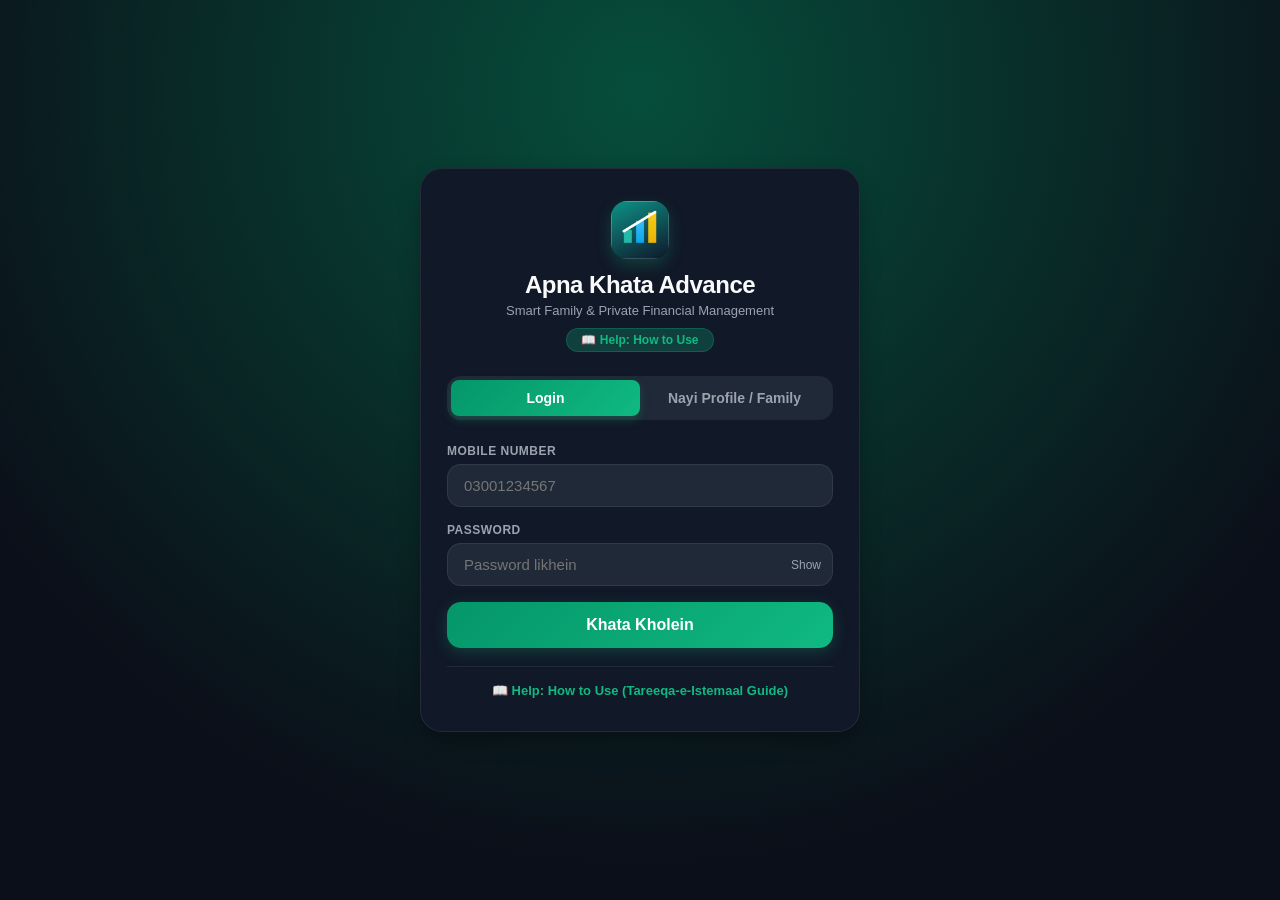
==== commit c57c8ec0: "Add files via upload" ====
--- a/index.html
+++ b/index.html
@@ -37,6 +37,11 @@
         <img src="app-icon-192.png" alt="Apna Khata Logo" class="brand-icon-img">
         <h1 style="font-size: 24px; font-weight: 800; letter-spacing: -0.5px;">Apna Khata Advance</h1>
         <p style="color: var(--text-muted); font-size: 13px; margin-top: 4px;">Smart Family & Private Financial Management</p>
+        <div style="margin-top: 10px;">
+          <a href="guide.html" target="_blank" style="display: inline-flex; align-items: center; gap: 6px; font-size: 12px; font-weight: 700; color: var(--primary); background: var(--primary-glow); border: 1px solid rgba(16, 185, 129, 0.25); padding: 4px 14px; border-radius: 20px; text-decoration: none;" title="App istemaal karne ka tareeqa">
+            📖 Help: How to Use
+          </a>
+        </div>
       </div>
 
       <div class="auth-tabs">
@@ -105,6 +110,12 @@
 
         <button type="submit" class="btn-primary" id="regSubmitBtn">Profile Banayein & Shuru Karein</button>
       </form>
+
+      <div style="text-align: center; margin-top: 18px; padding-top: 14px; border-top: 1px solid var(--border);">
+        <a href="guide.html" target="_blank" style="color: var(--primary); font-size: 13px; font-weight: 700; text-decoration: none; display: inline-flex; align-items: center; gap: 6px;">
+          📖 Help: How to Use (Tareeqa-e-Istemaal Guide)
+        </a>
+      </div>
     </div>
   </div>
 
@@ -133,6 +144,11 @@
             <span id="themeIcon">☀️</span> <span id="themeLabel" style="font-size: 11px;">Light</span>
           </button>
 
+          <!-- RAHNUMAI GUIDE LINK -->
+          <a href="guide.html" target="_blank" class="theme-toggle-btn" style="text-decoration: none; display: inline-flex; align-items: center; gap: 5px;" title="User Guide & Rahnumai Kholein">
+            <span>📖</span> <span style="font-size: 11px;">Guide</span>
+          </a>
+
           <!-- USER AVATAR & MENU -->
           <div class="user-avatar" id="userAvatarChar" style="cursor: pointer;" title="Profile Settings">N</div>
           <button type="button" style="background: rgba(239, 68, 68, 0.1); border: 1px solid rgba(239, 68, 68, 0.2); color: var(--danger); padding: 6px 12px; border-radius: var(--radius-sm); font-size: 12px; cursor: pointer; font-weight: 700;" id="logoutBtn">Logout</button>
@@ -150,6 +166,7 @@
         <button type="button" class="nav-tab-btn" data-tab="kameti">👥 Committee / Kameti</button>
         <button type="button" class="nav-tab-btn" data-tab="finance">🏠 Ghar Ka Budget</button>
         <button type="button" class="nav-tab-btn" data-tab="settings">⚙️ Settings</button>
+        <a href="guide.html" target="_blank" class="nav-tab-btn" style="text-decoration: none; display: inline-flex; align-items: center; gap: 6px;">📖 Rahnumai Guide</a>
       </div>
     </nav>
 
@@ -403,6 +420,22 @@
           <h3 style="font-size: 20px; font-weight: 800; margin-bottom: 8px;">⚙️ Profile & Account Settings</h3>
           <p style="font-size: 13px; color: var(--text-muted); margin-bottom: 24px;">Aap ka zaati account aur security options</p>
 
+          <!-- PROFILE AVATAR MANAGEMENT -->
+          <div style="display: flex; align-items: center; gap: 18px; margin-bottom: 24px; padding-bottom: 20px; border-bottom: 1px solid var(--border);">
+            <div id="settingsAvatarPreview" class="user-avatar" style="width: 76px; height: 76px; font-size: 30px; cursor: pointer; flex-shrink: 0; overflow: hidden; border: 3px solid var(--primary-glow); box-shadow: 0 4px 15px rgba(0,0,0,0.15);" title="Profile tasveer badlein">
+              👤
+            </div>
+            <div>
+              <h4 style="font-size: 16px; font-weight: 800; margin-bottom: 4px;">Profile Tasveer (Avatar)</h4>
+              <p style="font-size: 12px; color: var(--text-muted); margin-bottom: 10px;">Apni tasveer lagayein taake family tree mein aap ka chehra nazar aaye.</p>
+              <div style="display: flex; gap: 8px; align-items: center; flex-wrap: wrap;">
+                <button type="button" class="btn-primary" style="width: auto; padding: 7px 16px; font-size: 12px;" id="btnChooseAvatar">📷 Tasveer Lagayein</button>
+                <button type="button" id="btnRemoveAvatar" style="background: transparent; border: 1px solid var(--border); color: var(--text-muted); padding: 7px 14px; border-radius: var(--radius-sm); font-size: 12px; cursor: pointer;">Hata Dein</button>
+                <input type="file" id="avatarFileInput" accept="image/*" style="display: none;">
+              </div>
+            </div>
+          </div>
+
           <div style="background: var(--bg-card-subtle); padding: 16px; border-radius: var(--radius-md); margin-bottom: 24px;">
             <div style="display: flex; justify-content: space-between; margin-bottom: 8px;">
               <span style="color: var(--text-muted);">Aap Ka Naam:</span>
@@ -420,6 +453,29 @@
               <span style="color: var(--text-muted);">Family Name:</span>
               <strong id="settingsFamilyName">---</strong>
             </div>
+          </div>
+
+          <!-- PASSWORD CHANGE SECTION -->
+          <div style="border-top: 1px solid var(--border); padding-top: 20px; margin-bottom: 24px;">
+            <h4 style="font-size: 15px; font-weight: 800; color: var(--text-main); margin-bottom: 6px;">🔐 Password Tabdeel Karein</h4>
+            <p style="font-size: 12px; color: var(--text-muted); margin-bottom: 14px;">
+              Apna purana password likh kar naya password set karein.
+            </p>
+            <form id="changePasswordForm">
+              <div class="form-group" style="margin-bottom: 12px;">
+                <label for="oldPasswordInput">Purana Password</label>
+                <input type="password" id="oldPasswordInput" class="form-input" placeholder="Mojooda password likhein" required>
+              </div>
+              <div class="form-group" style="margin-bottom: 12px;">
+                <label for="newPasswordInput">Naya Password</label>
+                <input type="password" id="newPasswordInput" class="form-input" placeholder="Kam az kam 4 digits / huroof" minlength="4" required>
+              </div>
+              <div class="form-group" style="margin-bottom: 16px;">
+                <label for="confirmNewPasswordInput">Naya Password Dobara Likhein</label>
+                <input type="password" id="confirmNewPasswordInput" class="form-input" placeholder="Naya password confirm karein" minlength="4" required>
+              </div>
+              <button type="submit" class="btn-primary" style="width: auto; padding: 10px 22px;" id="btnSubmitChangePassword">Password Update Karein</button>
+            </form>
           </div>
 
           <!-- OFFLINE MOBILE BACKUP SECTION -->
@@ -456,6 +512,7 @@
         <button type="button" class="btn-close-modal" data-close="khataModal">✕</button>
       </div>
       <form id="khataForm">
+        <input type="hidden" id="khataEntryId" value="">
         <input type="hidden" id="khataIsPrivate" value="true">
         <div class="form-group">
           <label for="khataPerson">Shakhs Ka Naam</label>
@@ -494,7 +551,7 @@
           </p>
         </div>
 
-        <button type="submit" class="btn-primary">Save Karein</button>
+        <button type="submit" class="btn-primary" id="khataSubmitBtn">Save Karein</button>
       </form>
     </div>
   </div>
--- a/styles.css
+++ b/styles.css
@@ -822,3 +822,45 @@
   border-radius: 8px;
   color: var(--text-main);
 }
+
+/* Entry Action Buttons (Edit & Delete) */
+.btn-entry-action {
+  background: var(--bg-card-subtle);
+  border: 1px solid var(--border);
+  color: var(--text-main);
+  padding: 5px 10px;
+  border-radius: var(--radius-sm);
+  font-size: 12px;
+  cursor: pointer;
+  font-weight: 700;
+  display: inline-flex;
+  align-items: center;
+  gap: 4px;
+  transition: all 0.2s ease;
+}
+
+.btn-entry-action:hover {
+  background: var(--primary-glow);
+  color: var(--primary);
+  border-color: var(--primary);
+}
+
+.btn-entry-action.btn-del-khata {
+  background: rgba(239, 68, 68, 0.08);
+  border-color: rgba(239, 68, 68, 0.2);
+  color: var(--danger);
+}
+
+.btn-entry-action.btn-del-khata:hover {
+  background: rgba(239, 68, 68, 0.18);
+  border-color: var(--danger);
+}
+
+/* User Avatar Img support */
+.user-avatar img {
+  width: 100%;
+  height: 100%;
+  border-radius: 50%;
+  object-fit: cover;
+  display: block;
+}
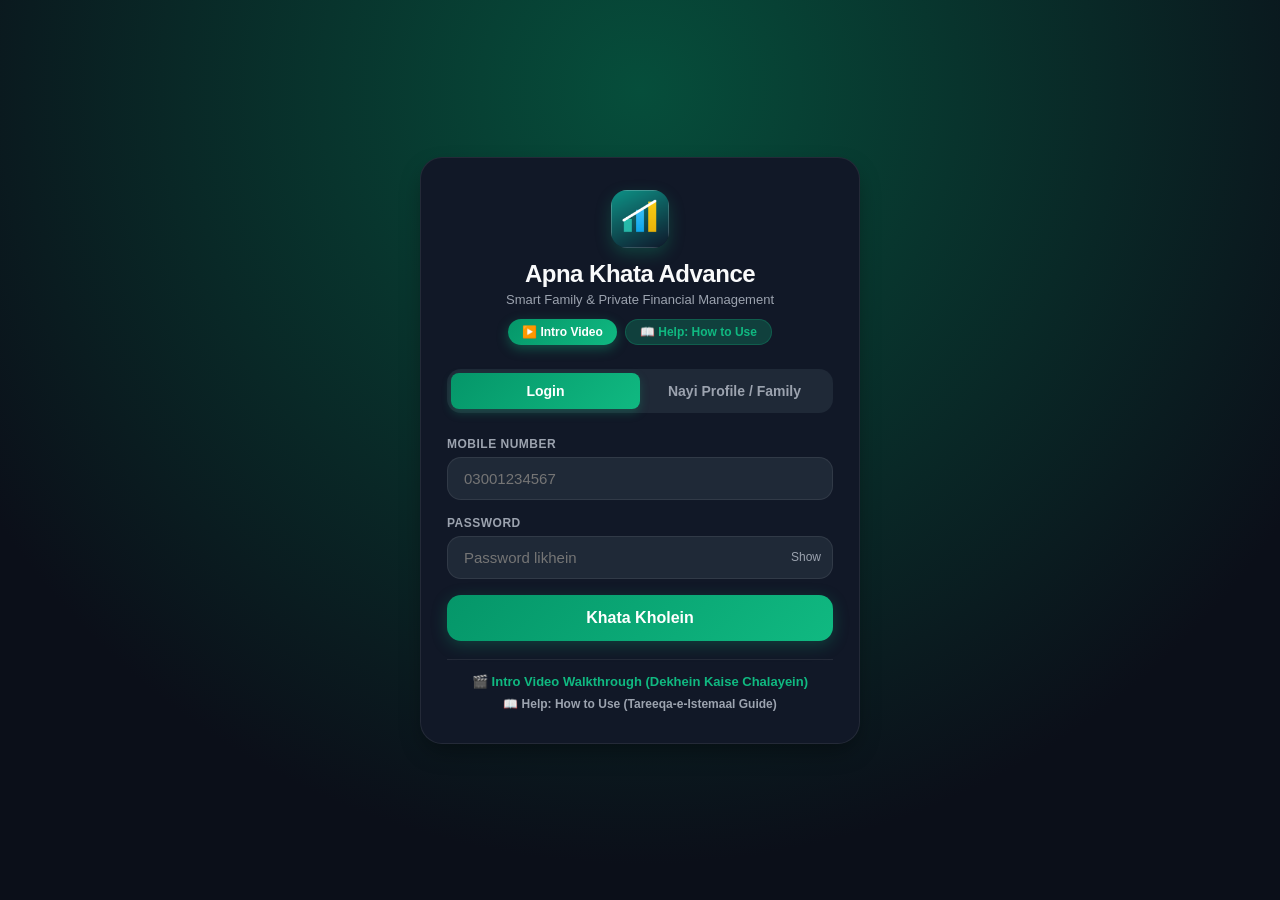
==== commit 202becc5: "Add files via upload" ====
--- a/index.html
+++ b/index.html
@@ -37,8 +37,11 @@
         <img src="app-icon-192.png" alt="Apna Khata Logo" class="brand-icon-img">
         <h1 style="font-size: 24px; font-weight: 800; letter-spacing: -0.5px;">Apna Khata Advance</h1>
         <p style="color: var(--text-muted); font-size: 13px; margin-top: 4px;">Smart Family & Private Financial Management</p>
-        <div style="margin-top: 10px;">
-          <a href="guide.html" target="_blank" style="display: inline-flex; align-items: center; gap: 6px; font-size: 12px; font-weight: 700; color: var(--primary); background: var(--primary-glow); border: 1px solid rgba(16, 185, 129, 0.25); padding: 4px 14px; border-radius: 20px; text-decoration: none;" title="App istemaal karne ka tareeqa">
+        <div style="margin-top: 12px; display: flex; justify-content: center; gap: 8px; flex-wrap: wrap;">
+          <button type="button" id="btnOpenIntroVideo" style="display: inline-flex; align-items: center; gap: 6px; font-size: 12px; font-weight: 800; color: #fff; background: var(--primary-gradient); border: none; padding: 5px 14px; border-radius: 20px; cursor: pointer; box-shadow: 0 4px 12px rgba(16, 185, 129, 0.35);">
+            ▶️ Intro Video
+          </button>
+          <a href="guide.html" target="_blank" style="display: inline-flex; align-items: center; gap: 6px; font-size: 12px; font-weight: 700; color: var(--primary); background: var(--primary-glow); border: 1px solid rgba(16, 185, 129, 0.25); padding: 5px 14px; border-radius: 20px; text-decoration: none;" title="App istemaal karne ka tareeqa">
             📖 Help: How to Use
           </a>
         </div>
@@ -97,22 +100,50 @@
         </div>
 
         <div style="border-top: 1px dashed var(--border); padding-top: 14px; margin-top: 14px;">
-          <label style="font-size: 11px; color: var(--primary); font-weight: 700;">FAMILY OPTION</label>
-          <div class="form-group" style="margin-top: 6px;">
-            <label for="regFamilyName">Nayi Family Ka Naam (Agr pehli dafa bana rahe)</label>
-            <input type="text" id="regFamilyName" class="form-input" placeholder="Maslan: Maqsood Family">
-          </div>
-          <div class="form-group">
-            <label for="regJoinCode">YA Family Code (Agr kisi member se mila hai)</label>
-            <input type="text" id="regJoinCode" class="form-input" placeholder="6-digit Invite Code (e.g. 5D8F1A)">
-          </div>
-        </div>
-
-        <button type="submit" class="btn-primary" id="regSubmitBtn">Profile Banayein & Shuru Karein</button>
+          <label style="font-size: 11px; color: var(--primary); font-weight: 800; letter-spacing: 0.5px; display: block; margin-bottom: 8px;">FAMILY SETUP</label>
+          
+          <div style="display: flex; gap: 8px; margin-bottom: 12px;">
+            <button type="button" id="regModeNewFam" class="auth-tab active" style="flex: 1; padding: 8px 6px; font-size: 11.5px; font-weight: 800; border-radius: 8px; border: 1px solid var(--border);">
+              🏡 Nayi Family Banayein
+            </button>
+            <button type="button" id="regModeJoinFam" class="auth-tab" style="flex: 1; padding: 8px 6px; font-size: 11.5px; font-weight: 800; border-radius: 8px; border: 1px solid var(--border);">
+              🔗 Code Se Join Karein
+            </button>
+          </div>
+
+          <!-- Section 1: Nayi Family (First Time - No Code Needed) -->
+          <div id="sectionNewFam">
+            <div style="background: rgba(16, 185, 129, 0.08); border-left: 3px solid var(--primary); padding: 8px 12px; border-radius: 6px; font-size: 12px; color: var(--text-main); margin-bottom: 10px; line-height: 1.45;">
+              ✨ <strong>Pehli Dafa Family Bana Rahe Hain?</strong><br>
+              Aap ko <strong>first time koi code enter karne ki zaroorat nahi hai</strong>! App aap ki family ka 6-digit Invite Code profile bante hi khud generate kar degi jo aap ghar walon ko share kar sakte hain.
+            </div>
+            <div class="form-group" style="margin-bottom: 0;">
+              <label for="regFamilyName">Family / Khandaan Ka Naam</label>
+              <input type="text" id="regFamilyName" class="form-input" placeholder="Maslan: Malik Family ya Khan House">
+            </div>
+          </div>
+
+          <!-- Section 2: Join Existing Family -->
+          <div id="sectionJoinFam" style="display: none;">
+            <div style="background: rgba(59, 130, 246, 0.08); border-left: 3px solid #3b82f6; padding: 8px 12px; border-radius: 6px; font-size: 12px; color: var(--text-main); margin-bottom: 10px; line-height: 1.45;">
+              🔑 <strong>Family Member Se Mila Code:</strong><br>
+              Agar ghar ke kisi fard (Head/Bhai) ne pehle family banai hui hai to un se 6-digit Invite Code le kar yahan darj karein.
+            </div>
+            <div class="form-group" style="margin-bottom: 0;">
+              <label for="regJoinCode">6-Digit Family Invite Code</label>
+              <input type="text" id="regJoinCode" class="form-input" placeholder="Maslan: 5D8F1A">
+            </div>
+          </div>
+        </div>
+
+        <button type="submit" class="btn-primary" id="regSubmitBtn" style="margin-top: 14px;">Profile Banayein & Shuru Karein</button>
       </form>
 
-      <div style="text-align: center; margin-top: 18px; padding-top: 14px; border-top: 1px solid var(--border);">
-        <a href="guide.html" target="_blank" style="color: var(--primary); font-size: 13px; font-weight: 700; text-decoration: none; display: inline-flex; align-items: center; gap: 6px;">
+      <div style="text-align: center; margin-top: 18px; padding-top: 14px; border-top: 1px solid var(--border); display: flex; flex-direction: column; gap: 8px; align-items: center;">
+        <button type="button" id="btnOpenIntroVideoBottom" style="color: var(--primary); font-size: 13px; font-weight: 800; background: transparent; border: none; cursor: pointer; display: inline-flex; align-items: center; gap: 6px;">
+          🎬 Intro Video Walkthrough (Dekhein Kaise Chalayein)
+        </button>
+        <a href="guide.html" target="_blank" style="color: var(--text-muted); font-size: 12px; font-weight: 600; text-decoration: none; display: inline-flex; align-items: center; gap: 6px;">
           📖 Help: How to Use (Tareeqa-e-Istemaal Guide)
         </a>
       </div>
@@ -144,6 +175,11 @@
             <span id="themeIcon">☀️</span> <span id="themeLabel" style="font-size: 11px;">Light</span>
           </button>
 
+          <!-- INTRO VIDEO LINK -->
+          <button type="button" class="theme-toggle-btn" id="appHeaderIntroVideoBtn" style="display: inline-flex; align-items: center; gap: 5px;" title="Intro Video Dekhein">
+            <span>🎬</span> <span style="font-size: 11px;">Video</span>
+          </button>
+
           <!-- RAHNUMAI GUIDE LINK -->
           <a href="guide.html" target="_blank" class="theme-toggle-btn" style="text-decoration: none; display: inline-flex; align-items: center; gap: 5px;" title="User Guide & Rahnumai Kholein">
             <span>📖</span> <span style="font-size: 11px;">Guide</span>
@@ -166,6 +202,7 @@
         <button type="button" class="nav-tab-btn" data-tab="kameti">👥 Committee / Kameti</button>
         <button type="button" class="nav-tab-btn" data-tab="finance">🏠 Ghar Ka Budget</button>
         <button type="button" class="nav-tab-btn" data-tab="settings">⚙️ Settings</button>
+        <button type="button" class="nav-tab-btn" id="navIntroVideoBtn" style="color: var(--primary); font-weight: 800; display: inline-flex; align-items: center; gap: 6px;">🎬 Video Tour</button>
         <a href="guide.html" target="_blank" class="nav-tab-btn" style="text-decoration: none; display: inline-flex; align-items: center; gap: 6px;">📖 Rahnumai Guide</a>
       </div>
     </nav>
@@ -657,6 +694,84 @@
     </div>
   </div>
 
+  <!-- MODAL: INTRO VIDEO WALKTHROUGH -->
+  <div class="modal-overlay" id="introVideoModal" style="display: none; align-items: center; justify-content: center; z-index: 10000; padding: 14px;">
+    <div class="modal-content" style="max-width: 820px; width: 100%; max-height: 94vh; overflow-y: auto; padding: 18px; border-radius: var(--radius-lg); background: var(--bg-card); border: 1px solid var(--border); box-shadow: 0 25px 60px rgba(0, 0, 0, 0.65);">
+      <div class="modal-header" style="margin-bottom: 14px; border-bottom: 1px solid var(--border); padding-bottom: 12px; display: flex; justify-content: space-between; align-items: center;">
+        <div style="display: flex; align-items: center; gap: 10px;">
+          <div style="width: 36px; height: 36px; border-radius: 50%; background: var(--primary-glow); display: flex; align-items: center; justify-content: center; font-size: 18px;">
+            🎬
+          </div>
+          <div>
+            <h3 style="font-size: 16px; font-weight: 800; margin: 0; color: var(--text-main);">Apna Khata Advance — Intro Video Guide</h3>
+            <p style="font-size: 12px; color: var(--text-muted); margin: 2px 0 0;">Mukammal Visual Walkthrough & Step-by-Step Rahnumai</p>
+          </div>
+        </div>
+        <button type="button" class="btn-close-modal" id="btnCloseIntroVideo" style="background: var(--bg-card-subtle); border: 1px solid var(--border); color: var(--text-muted); font-size: 16px; border-radius: 50%; width: 34px; height: 34px; cursor: pointer; display: flex; align-items: center; justify-content: center;">✕</button>
+      </div>
+
+      <!-- VIDEO PLAYER -->
+      <div style="position: relative; border-radius: 14px; overflow: hidden; background: #000; box-shadow: 0 10px 30px rgba(0,0,0,0.4); margin-bottom: 14px;">
+        <video id="introVideoElem" controls playsinline preload="auto" style="width: 100%; aspect-ratio: 16/9; display: block; background: #000;">
+          <source src="intro-video.mp4" type="video/mp4">
+          Aap ka browser HTML5 video support nahi karta.
+        </video>
+      </div>
+
+      <!-- ACTION BUTTONS -->
+      <div style="display: flex; gap: 10px; flex-wrap: wrap; justify-content: space-between; align-items: center; margin-bottom: 14px; padding: 12px 14px; background: var(--bg-card-subtle); border-radius: 12px; border: 1px solid var(--border);">
+        <div style="font-size: 12px; color: var(--text-muted);">
+          💡 <strong>Tip:</strong> Kisi bhi chapter par click karein taake seedha wahi feature play ho.
+        </div>
+        <div style="display: flex; gap: 8px; flex-wrap: wrap;">
+          <a href="intro-video.mp4" download="Apna-Khata-Advance-Intro-Video.mp4" class="btn-primary" style="padding: 6px 14px; font-size: 12px; font-weight: 800; text-decoration: none; display: inline-flex; align-items: center; gap: 6px; width: auto;">
+            📥 Video Download (WhatsApp Share)
+          </a>
+          <a href="guide.html" target="_blank" class="theme-toggle-btn" style="padding: 6px 14px; font-size: 12px; font-weight: 700; text-decoration: none; display: inline-flex; align-items: center; gap: 6px;">
+            📖 User Guide
+          </a>
+        </div>
+      </div>
+
+      <!-- CHAPTER TIMELINE PILLS -->
+      <div>
+        <div style="font-size: 11px; font-weight: 800; color: var(--primary); letter-spacing: 0.5px; margin-bottom: 8px;">
+          VIDEO CHAPTERS (Click To Play That Feature)
+        </div>
+        <div style="display: grid; grid-template-columns: repeat(auto-fit, minmax(180px, 1fr)); gap: 8px;">
+          <button type="button" class="btn-chapter-jump" data-seek="0" style="background: var(--bg-card); border: 1px solid var(--border); padding: 8px 10px; border-radius: 8px; text-align: left; cursor: pointer; color: var(--text-main); font-size: 12px; display: flex; align-items: center; gap: 8px;">
+            <span style="font-weight: 800; color: var(--primary); font-size: 11px;">0:00</span>
+            <span>🏡 Nayi Family (No Code)</span>
+          </button>
+          <button type="button" class="btn-chapter-jump" data-seek="7" style="background: var(--bg-card); border: 1px solid var(--border); padding: 8px 10px; border-radius: 8px; text-align: left; cursor: pointer; color: var(--text-main); font-size: 12px; display: flex; align-items: center; gap: 8px;">
+            <span style="font-weight: 800; color: var(--primary); font-size: 11px;">0:07</span>
+            <span>📊 Smart Dashboard</span>
+          </button>
+          <button type="button" class="btn-chapter-jump" data-seek="14" style="background: var(--bg-card); border: 1px solid var(--border); padding: 8px 10px; border-radius: 8px; text-align: left; cursor: pointer; color: var(--text-main); font-size: 12px; display: flex; align-items: center; gap: 8px;">
+            <span style="font-weight: 800; color: var(--primary); font-size: 11px;">0:14</span>
+            <span>🔒 Zaati Private Khata</span>
+          </button>
+          <button type="button" class="btn-chapter-jump" data-seek="21" style="background: var(--bg-card); border: 1px solid var(--border); padding: 8px 10px; border-radius: 8px; text-align: left; cursor: pointer; color: var(--text-main); font-size: 12px; display: flex; align-items: center; gap: 8px;">
+            <span style="font-weight: 800; color: var(--primary); font-size: 11px;">0:21</span>
+            <span>👨‍👩‍👧 Family Tree & Audit</span>
+          </button>
+          <button type="button" class="btn-chapter-jump" data-seek="28" style="background: var(--bg-card); border: 1px solid var(--border); padding: 8px 10px; border-radius: 8px; text-align: left; cursor: pointer; color: var(--text-main); font-size: 12px; display: flex; align-items: center; gap: 8px;">
+            <span style="font-weight: 800; color: var(--primary); font-size: 11px;">0:28</span>
+            <span>💰 Ghar Ka Budget</span>
+          </button>
+          <button type="button" class="btn-chapter-jump" data-seek="35" style="background: var(--bg-card); border: 1px solid var(--border); padding: 8px 10px; border-radius: 8px; text-align: left; cursor: pointer; color: var(--text-main); font-size: 12px; display: flex; align-items: center; gap: 8px;">
+            <span style="font-weight: 800; color: var(--primary); font-size: 11px;">0:35</span>
+            <span>🤝 Kameti Tracker</span>
+          </button>
+          <button type="button" class="btn-chapter-jump" data-seek="42" style="background: var(--bg-card); border: 1px solid var(--border); padding: 8px 10px; border-radius: 8px; text-align: left; cursor: pointer; color: var(--text-main); font-size: 12px; display: flex; align-items: center; gap: 8px;">
+            <span style="font-weight: 800; color: var(--primary); font-size: 11px;">0:42</span>
+            <span>📥 Offline Backups</span>
+          </button>
+        </div>
+      </div>
+    </div>
+  </div>
+
   <!-- TOAST -->
   <div class="toast-notice" id="toastNotice">Khata save ho gaya</div>
 
--- a/styles.css
+++ b/styles.css
@@ -864,3 +864,13 @@
   object-fit: cover;
   display: block;
 }
+
+/* Intro Video Chapter Buttons */
+.btn-chapter-jump {
+  transition: all 0.2s ease;
+}
+.btn-chapter-jump:hover {
+  border-color: var(--primary) !important;
+  background: var(--bg-card-hover) !important;
+  transform: translateY(-1px);
+}
